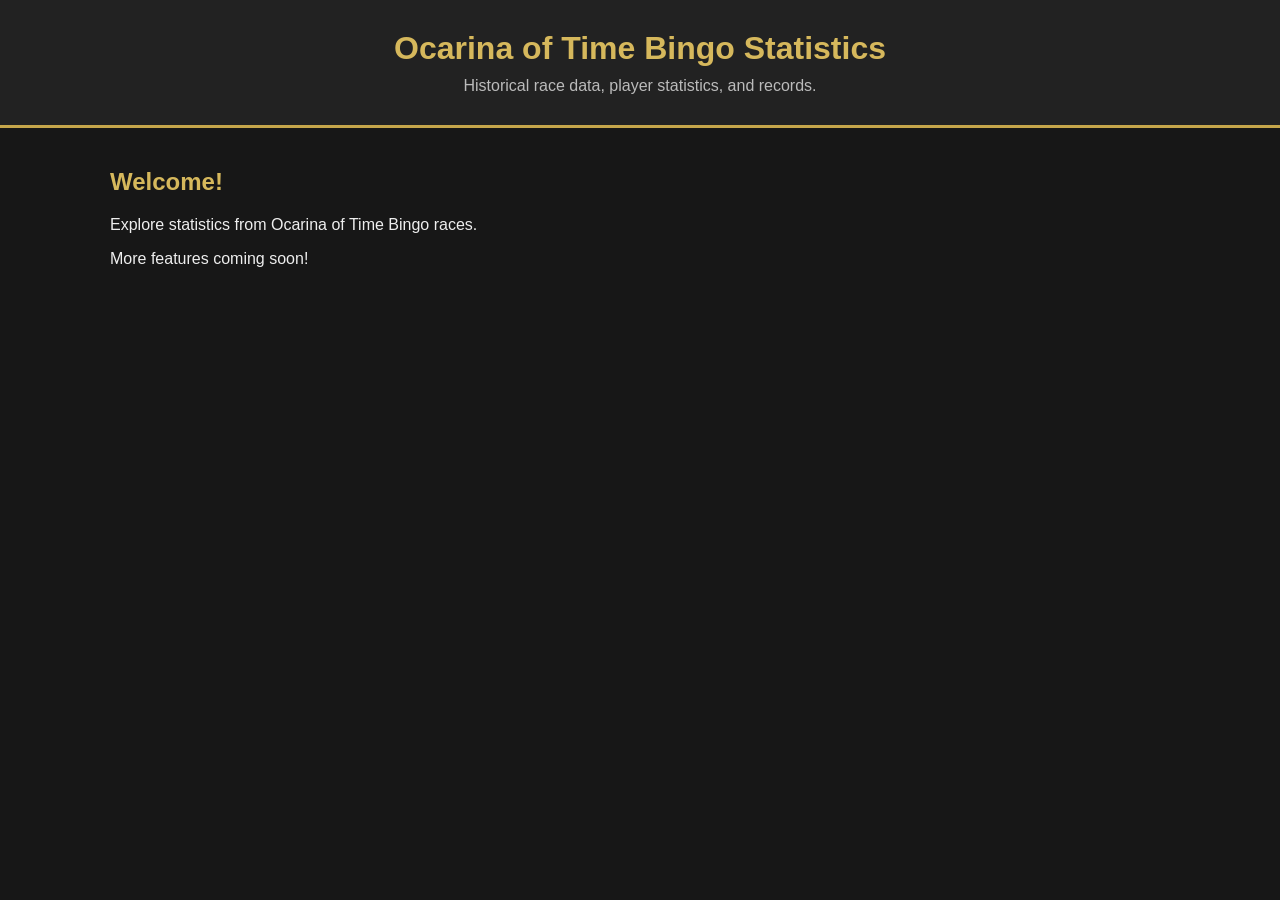
==== index.html @ 37edba0c "Link external stylesheet in index.html Added a link to the external stylesheet 'styles.css'." ====
<!DOCTYPE html>
<html lang="en">
<head>
    <link rel="stylesheet" href="styles.css">
    <meta charset="UTF-8">
    <meta name="viewport" content="width=device-width, initial-scale=1.0">
    <title>OoT Bingo Stats</title>
</head>
<body>

    <header>
        <h1>Ocarina of Time Bingo Statistics</h1>
        <p>Historical race data, player statistics, and records.</p>
    </header>

    <main>
        <h2>Welcome!</h2>
        <p>Explore statistics from Ocarina of Time Bingo races.</p>
        <p>More features coming soon!</p>
    </main>

</body>
</html>
---- styles.css ----
/* General page styling */
* {
    box-sizing: border-box;
}

body {
    margin: 0;
    font-family: Arial, sans-serif;
    background-color: #171717;
    color: #eeeeee;
}

/* Header */
header {
    background-color: #222222;
    border-bottom: 3px solid #c5a64b;
    padding: 30px 20px;
    text-align: center;
}

header h1 {
    color: #d6b85c;
    margin: 0 0 10px;
    font-size: 32px;
}

header p {
    color: #bbbbbb;
    margin: 0;
}

/* Main content */
main {
    max-width: 1100px;
    margin: 40px auto;
    padding: 0 20px;
}

h2 {
    color: #d6b85c;
}
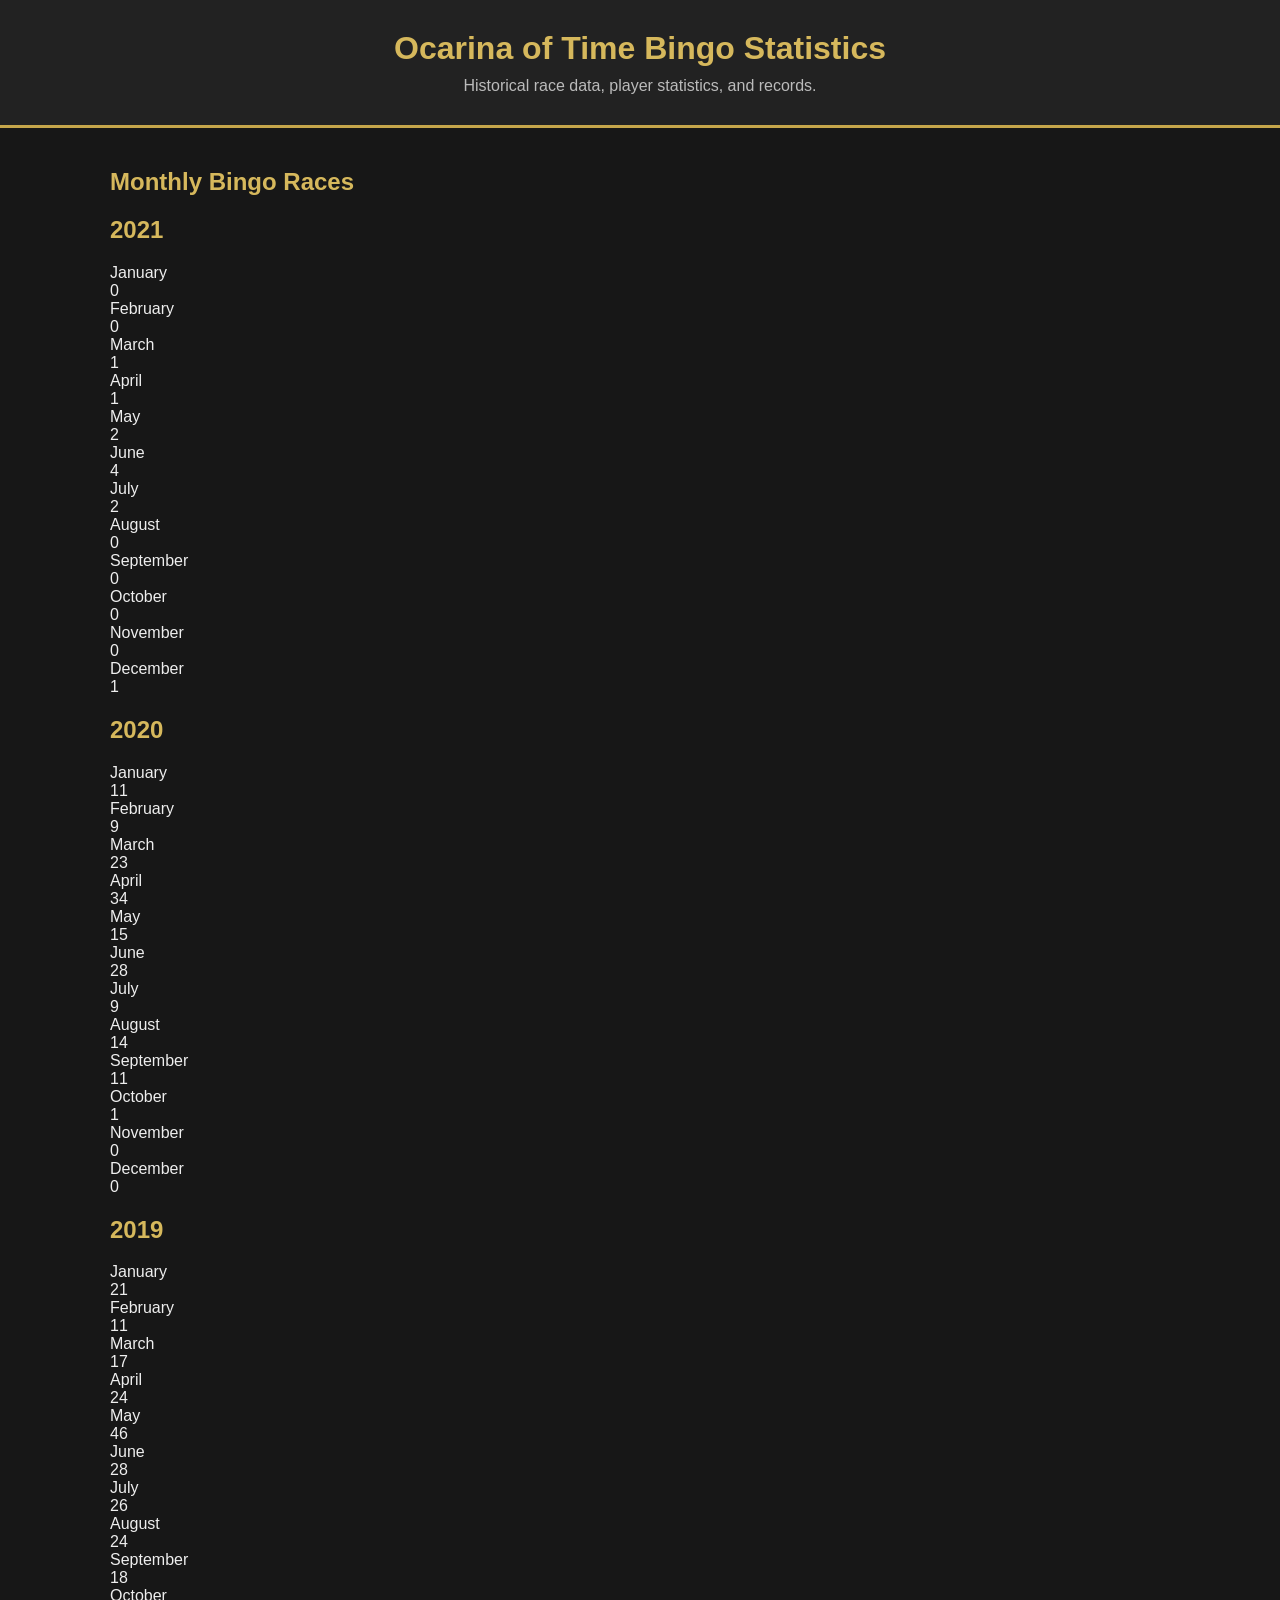
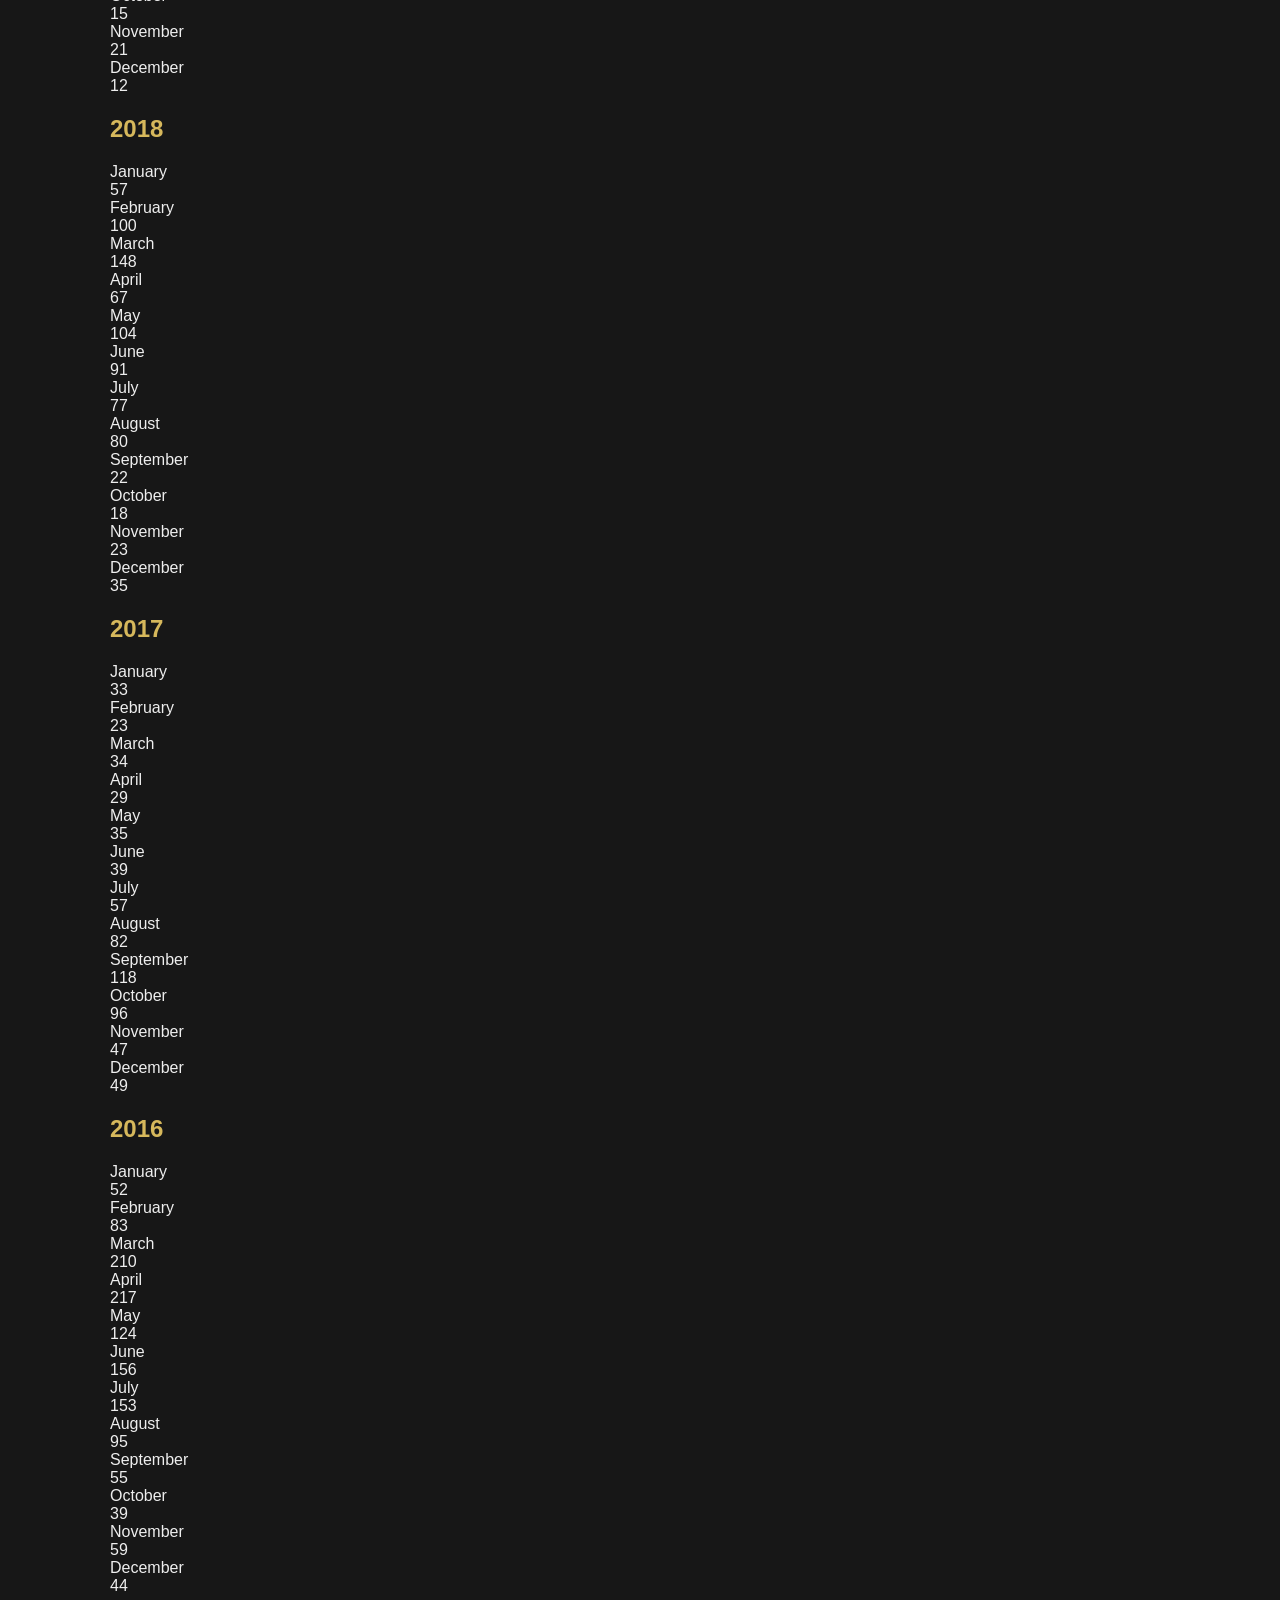
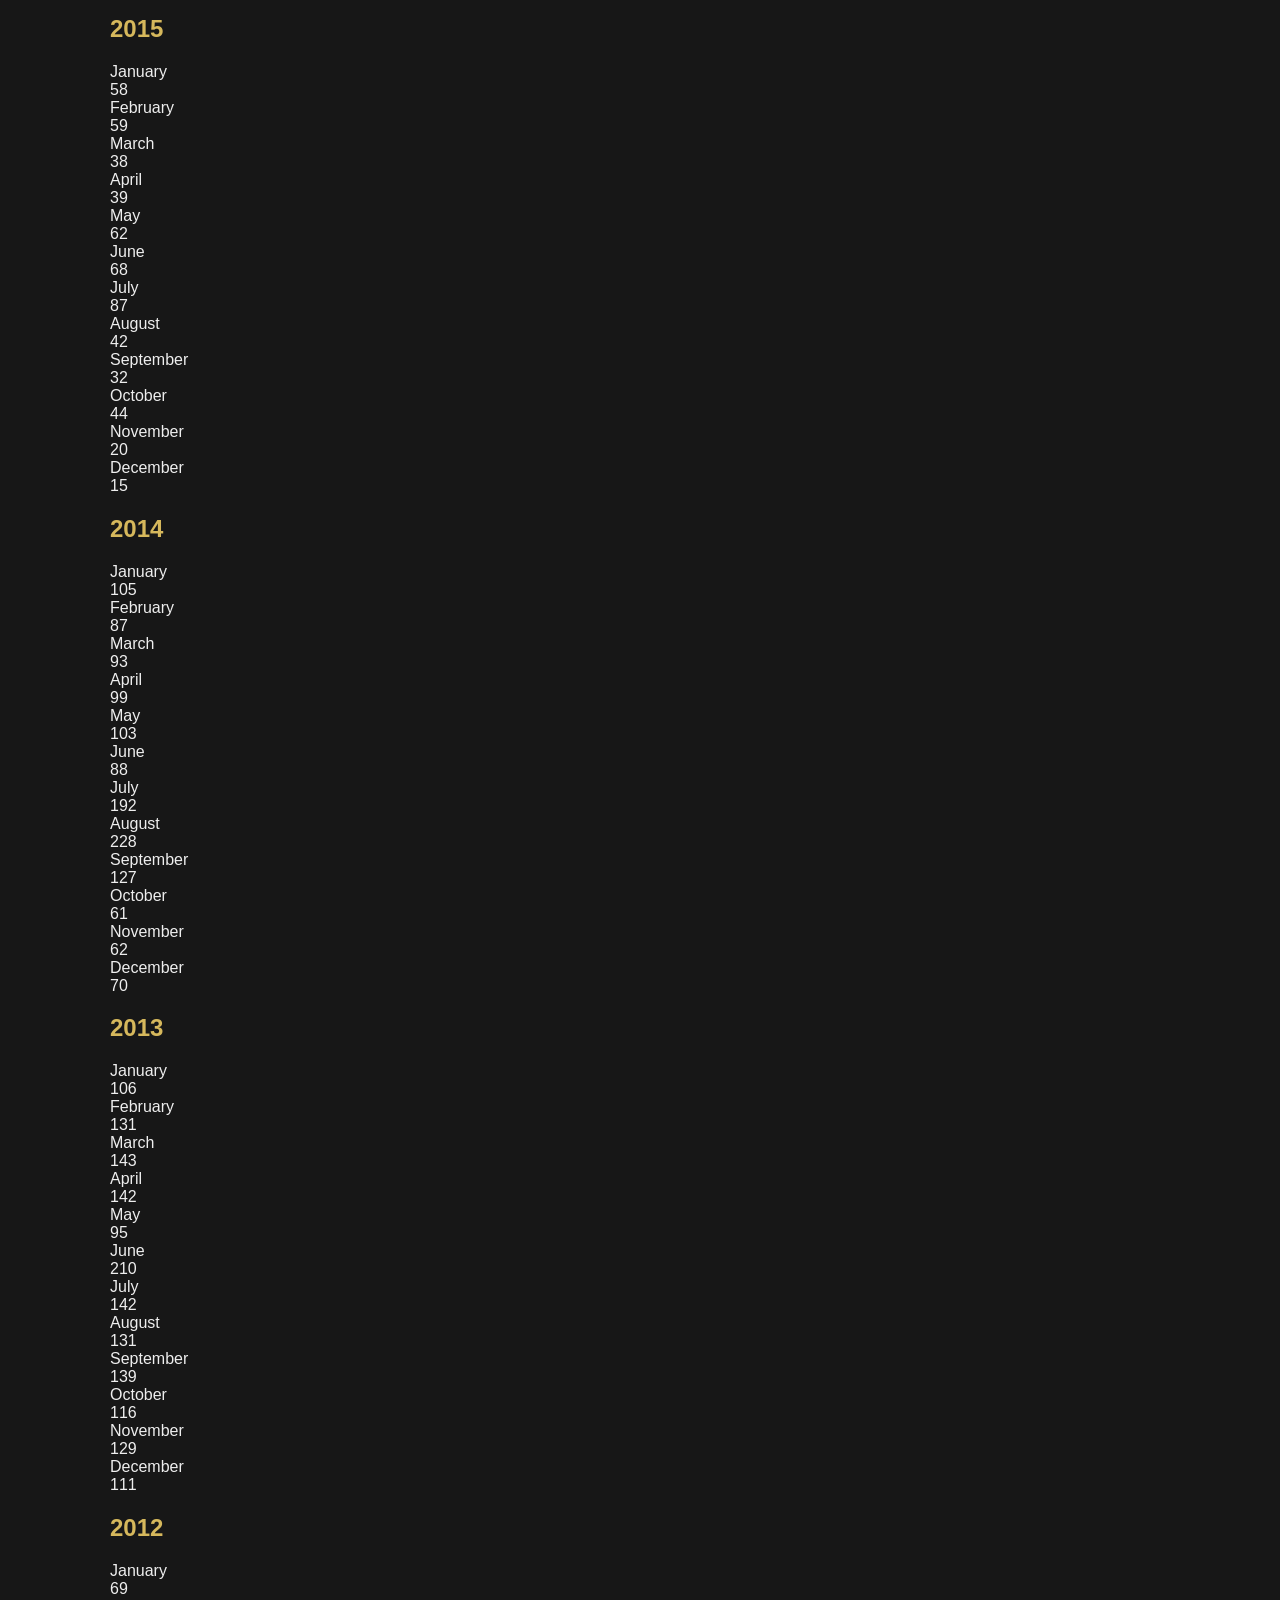
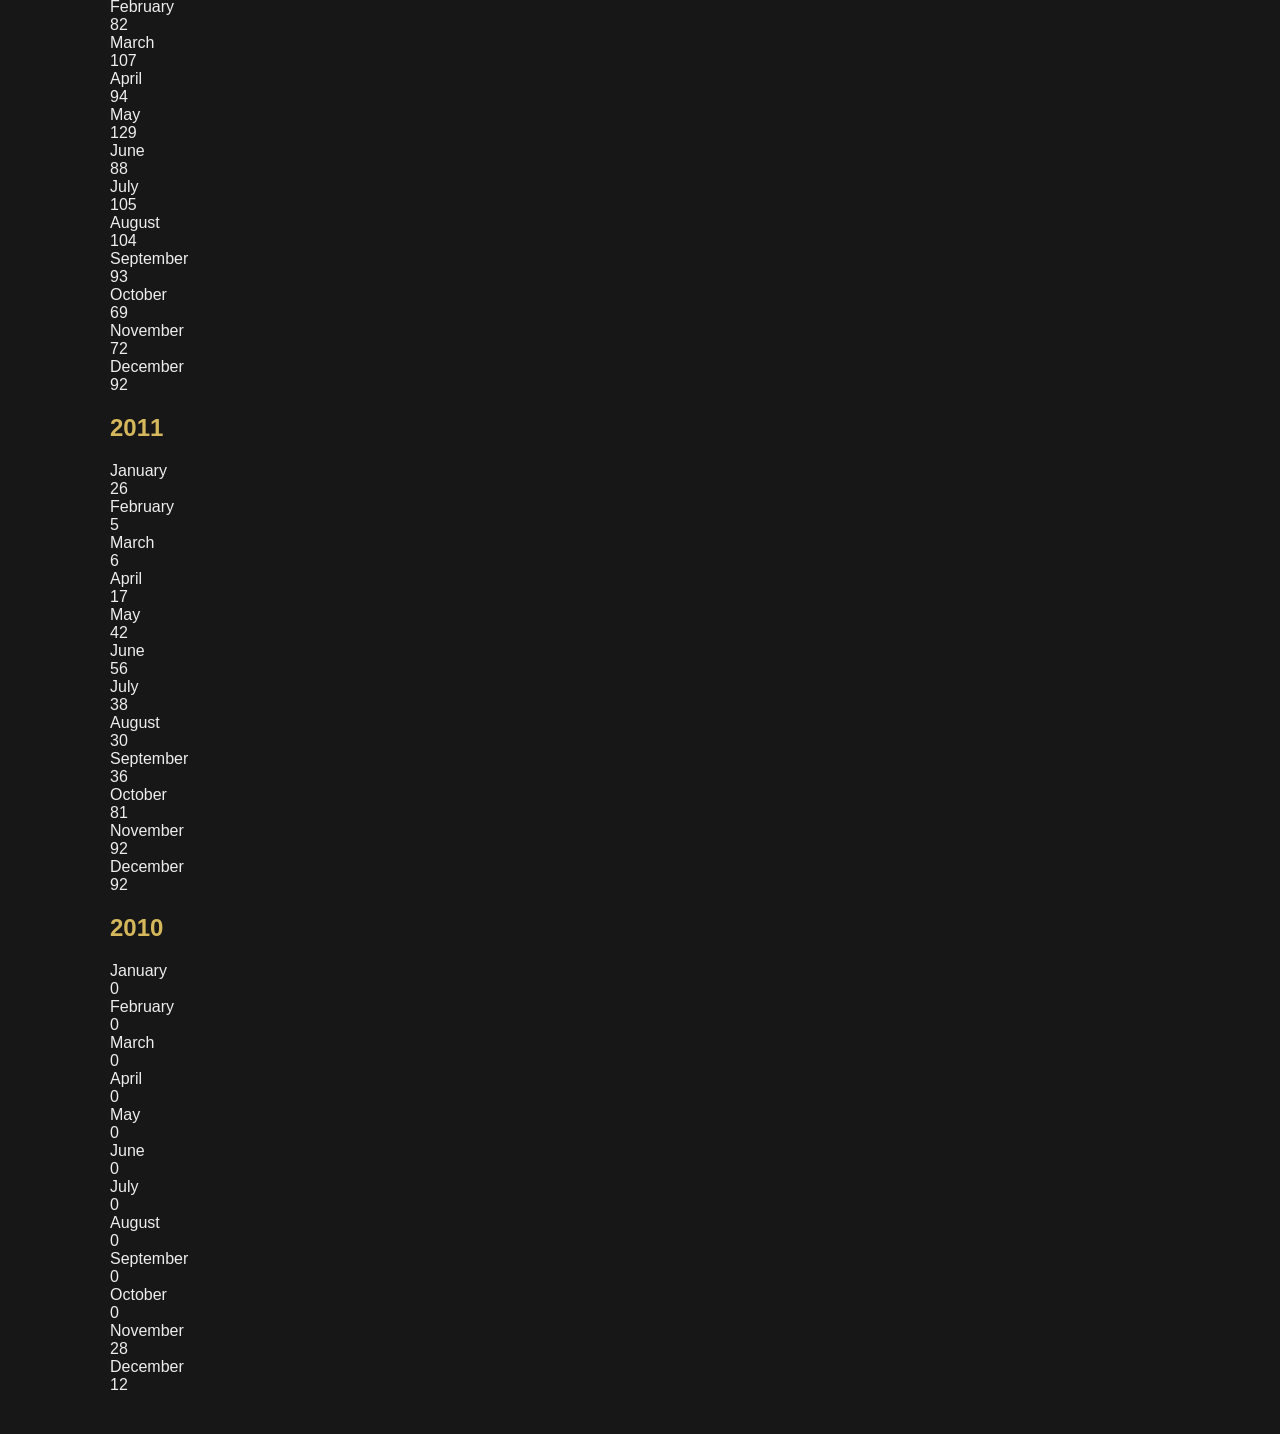
==== commit 94c3c1c2: "Update main section for Monthly Bingo Races" ====
--- a/index.html
+++ b/index.html
@@ -14,11 +14,11 @@
         <p>Historical race data, player statistics, and records.</p>
     </header>
 
-    <main>
-        <h2>Welcome!</h2>
-        <p>Explore statistics from Ocarina of Time Bingo races.</p>
-        <p>More features coming soon!</p>
-    </main>
+<main>
+    <h2>Monthly Bingo Races</h2>
+    <div id="monthly-stats"></div>
+</main>
 
+<script src="app.js"></script>
 </body>
 </html>
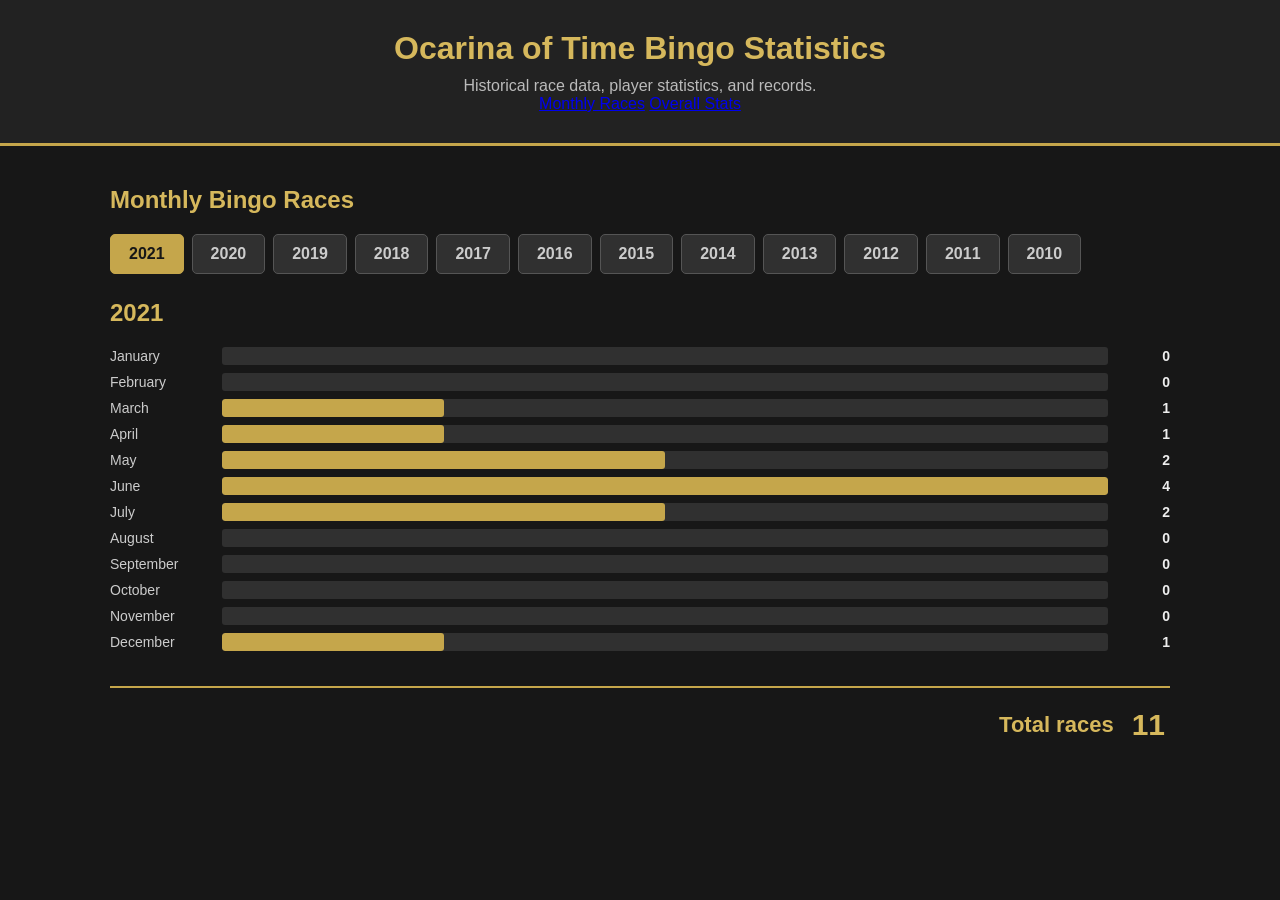
==== commit f37b68f3: "Add navigation to overall stats" ====
--- a/index.html
+++ b/index.html
@@ -12,6 +12,10 @@
     <header>
         <h1>Ocarina of Time Bingo Statistics</h1>
         <p>Historical race data, player statistics, and records.</p>
+        <nav class="site-nav" aria-label="Main navigation">
+            <a href="index.html" class="active" aria-current="page">Monthly Races</a>
+            <a href="overall_stats.html">Overall Stats</a>
+        </nav>
     </header>
 
 <main>
--- a/styles.css
+++ b/styles.css
@@ -40,3 +40,220 @@
 h2 {
     color: #d6b85c;
 }
+
+
+/* Monthly race statistics */
+
+.year-section {
+    margin-bottom: 45px;
+}
+
+.year-section h2 {
+    font-size: 24px;
+    margin-bottom: 18px;
+    border-bottom: 1px solid #444444;
+    padding-bottom: 8px;
+}
+
+.monthly-chart {
+    display: flex;
+    flex-direction: column;
+    gap: 10px;
+}
+
+.month-row {
+    display: grid;
+    grid-template-columns: 110px 1fr 45px;
+    align-items: center;
+    gap: 12px;
+}
+
+.month-name {
+    color: #cccccc;
+    font-size: 14px;
+}
+
+.bar-container {
+    background-color: #303030;
+    height: 22px;
+    border-radius: 4px;
+    overflow: hidden;
+}
+
+.bar {
+    height: 100%;
+    background-color: #c5a64b;
+    border-radius: 4px;
+    transition: width 0.5s ease;
+}
+
+.race-count {
+    text-align: right;
+    font-size: 14px;
+    color: #eeeeee;
+    font-weight: bold;
+}
+
+/* Smaller screens */
+@media (max-width: 600px) {
+    .month-row {
+        grid-template-columns: 85px 1fr 35px;
+        gap: 8px;
+    }
+}
+
+
+
+/* Fix monthly chart layout */
+
+.monthly-chart {
+    display: flex;
+    flex-direction: column;
+    gap: 8px;
+    width: 100%;
+}
+
+.month-row {
+    display: grid !important;
+    grid-template-columns: 100px minmax(0, 1fr) 50px;
+    align-items: center;
+    gap: 12px;
+    width: 100%;
+}
+
+.month-name {
+    display: block;
+    color: #cccccc;
+    font-size: 14px;
+}
+
+.bar-container {
+    display: block;
+    width: 100%;
+    height: 18px;
+    background-color: #303030;
+    border-radius: 3px;
+    overflow: hidden;
+}
+
+.bar {
+    display: block;
+    height: 100%;
+    background-color: #c5a64b;
+    border-radius: 3px;
+}
+
+.race-count {
+    display: block;
+    text-align: right;
+    color: #eeeeee;
+    font-size: 14px;
+    font-weight: bold;
+}
+
+
+/* Year selection buttons */
+
+.year-buttons {
+    display: flex;
+    flex-wrap: wrap;
+    gap: 8px;
+    margin-bottom: 25px;
+}
+
+.year-buttons button {
+    background-color: #303030;
+    color: #cccccc;
+    border: 1px solid #444444;
+    border-radius: 5px;
+    padding: 9px 16px;
+    font-size: 15px;
+    font-weight: bold;
+    cursor: pointer;
+    transition: background-color 0.2s, color 0.2s;
+}
+
+.year-buttons button:hover {
+    background-color: #484848;
+    color: #ffffff;
+}
+
+.year-buttons button.active {
+    background-color: #c5a64b;
+    color: #171717;
+    border-color: #c5a64b;
+}
+
+/* Selected year heading */
+
+#year-chart h2 {
+    margin-bottom: 20px;
+    font-size: 24px;
+}
+
+/* Annual total */
+
+.year-total {
+    display: flex;
+    justify-content: space-between;
+    align-items: center;
+    margin-top: 25px;
+    padding: 15px 5px;
+    border-top: 2px solid #c5a64b;
+    font-size: 17px;
+    color: #eeeeee;
+}
+
+.year-total strong {
+    color: #d6b85c;
+    font-size: 24px;
+}
+
+
+/* Year selection buttons */
+.year-buttons button {
+    appearance: none;
+    -webkit-appearance: none;
+    background: #303030 !important;
+    color: #cccccc !important;
+    border: 1px solid #555555 !important;
+    border-radius: 5px;
+    padding: 10px 18px;
+    font-size: 16px;
+    font-weight: bold;
+    cursor: pointer;
+}
+
+.year-buttons button:hover {
+    background: #484848 !important;
+    color: #ffffff !important;
+}
+
+.year-buttons button.active {
+    background: #c5a64b !important;
+    color: #171717 !important;
+    border-color: #c5a64b !important;
+}
+
+/* Annual total */
+.year-total {
+    display: flex;
+    justify-content: flex-end;
+    align-items: center;
+    gap: 18px;
+    width: 100%;
+    margin-top: 35px;
+    padding: 20px 5px;
+    border-top: 2px solid #c5a64b;
+    color: #d6b85c;
+    font-size: 22px;
+    font-weight: bold;
+    text-align: right;
+}
+
+.year-total strong {
+    color: #d6b85c;
+    font-size: 30px;
+    font-weight: bold;
+}
+
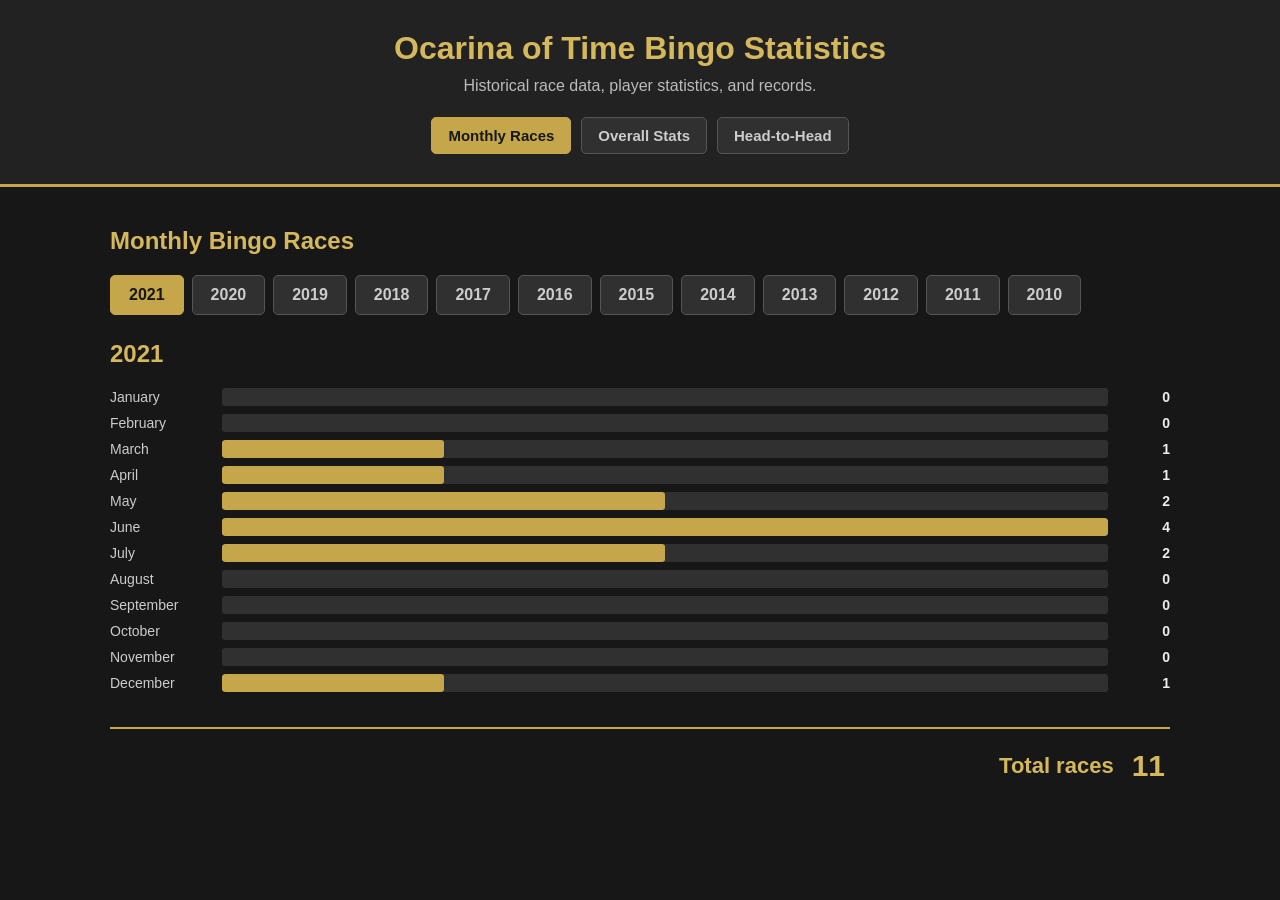
==== commit 74b026d5: "Add head-to-head page to site navigation" ====
--- a/index.html
+++ b/index.html
@@ -1,4 +1,3 @@
-
 <!DOCTYPE html>
 <html lang="en">
 <head>
@@ -15,6 +14,7 @@
         <nav class="site-nav" aria-label="Main navigation">
             <a href="index.html" class="active" aria-current="page">Monthly Races</a>
             <a href="overall_stats.html">Overall Stats</a>
+            <a href="head_to_head.html">Head-to-Head</a>
         </nav>
     </header>
 
--- a/styles.css
+++ b/styles.css
@@ -257,3 +257,106 @@
     font-weight: bold;
 }
 
+
+
+/* Main site navigation */
+.site-nav {
+    display: flex;
+    justify-content: center;
+    flex-wrap: wrap;
+    gap: 10px;
+    margin-top: 22px;
+}
+.site-nav a {
+    color: #cccccc;
+    background: #303030;
+    border: 1px solid #555555;
+    border-radius: 5px;
+    padding: 9px 16px;
+    font-size: 15px;
+    font-weight: bold;
+    text-decoration: none;
+    transition: background-color 0.2s, color 0.2s;
+}
+.site-nav a:hover { background: #484848; color: #ffffff; }
+.site-nav a.active { background: #c5a64b; color: #171717; border-color: #c5a64b; }
+
+/* Overall statistics page */
+.stats-grid {
+    display: grid;
+    grid-template-columns: repeat(auto-fit, minmax(210px, 1fr));
+    gap: 16px;
+    margin-top: 24px;
+}
+.stat-card {
+    min-height: 120px;
+    padding: 20px;
+    background: #222222;
+    border: 1px solid #3b3b3b;
+    border-top: 3px solid #c5a64b;
+    border-radius: 6px;
+}
+.stat-label { color: #bbbbbb; font-size: 14px; margin-bottom: 12px; }
+.stat-value {
+    color: #d6b85c;
+    font-size: 28px;
+    font-weight: bold;
+    font-variant-numeric: tabular-nums;
+}
+.stat-detail { color: #999999; font-size: 12px; margin-top: 7px; }
+.stats-note { color: #aaaaaa; font-size: 13px; line-height: 1.5; margin: 18px 2px 35px; }
+.race-type-section { margin-top: 30px; }
+.race-type-section h3 {
+    color: #d6b85c;
+    font-size: 22px;
+    margin-bottom: 20px;
+    border-bottom: 1px solid #444444;
+    padding-bottom: 9px;
+}
+.race-type-list { display: flex; flex-direction: column; gap: 11px; }
+.race-type-row {
+    display: grid;
+    grid-template-columns: max-content max-content;
+    align-items: center;
+    justify-content: start;
+    column-gap: 24px;
+}
+.race-type-name { color: #cccccc; font-size: 14px; }
+.race-type-bar-container {
+    height: 18px;
+    background: #303030;
+    border-radius: 3px;
+    overflow: hidden;
+}
+.race-type-bar { height: 100%; background: #c5a64b; border-radius: 3px; }
+.race-type-count {
+    color: #eeeeee;
+    font-size: 14px;
+    font-weight: bold;
+    text-align: right;
+    font-variant-numeric: tabular-nums;
+}
+.stats-message { color: #bbbbbb; }
+@media (max-width: 600px) {
+    .race-type-row { grid-template-columns: 85px minmax(0, 1fr) 50px; gap: 8px; }
+    .stat-value { font-size: 24px; }
+}
+
+
+/* Clickable largest-race statistic */
+.stat-card-link {
+    display: block;
+    color: inherit;
+    text-decoration: none;
+    cursor: pointer;
+    transition: border-color 0.2s, background-color 0.2s, transform 0.2s;
+}
+.stat-card-link:hover {
+    background-color: #292929;
+    border-color: #c5a64b;
+    transform: translateY(-2px);
+}
+.stat-card-link:focus-visible {
+    outline: 2px solid #d6b85c;
+    outline-offset: 3px;
+}
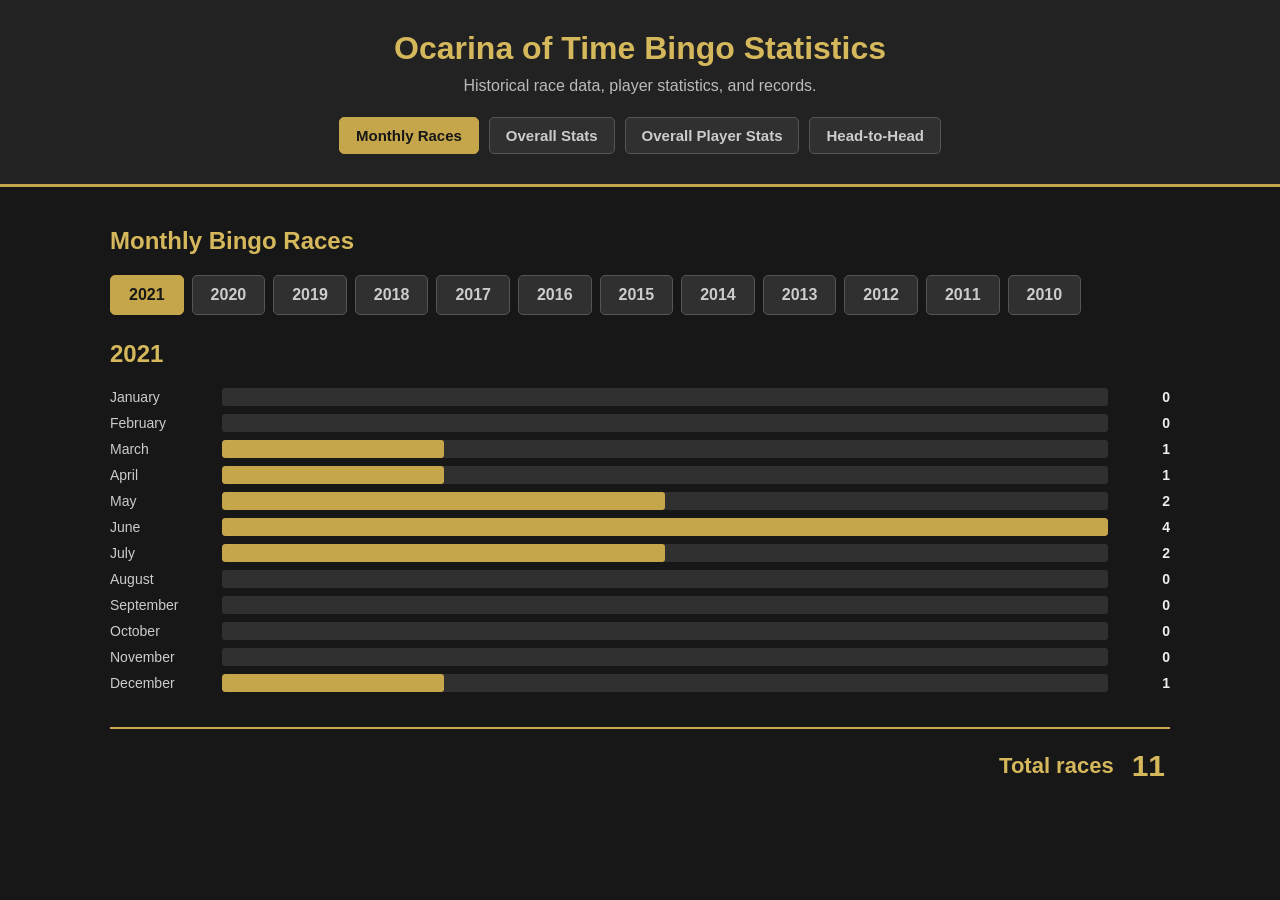
==== commit b4c065d6: "Add Overall Player Stats to site navigation" ====
--- a/index.html
+++ b/index.html
@@ -14,6 +14,7 @@
         <nav class="site-nav" aria-label="Main navigation">
             <a href="index.html" class="active" aria-current="page">Monthly Races</a>
             <a href="overall_stats.html">Overall Stats</a>
+            <a href="overall_player_stats.html">Overall Player Stats</a>
             <a href="head_to_head.html">Head-to-Head</a>
         </nav>
     </header>
--- a/styles.css
+++ b/styles.css
@@ -360,3 +360,423 @@
     outline: 2px solid #d6b85c;
     outline-offset: 3px;
 }
+
+
+/* Head-to-head comparison page */
+.h2h-intro {
+    color: #bbbbbb;
+    margin-top: -8px;
+    line-height: 1.5;
+}
+.h2h-controls {
+    display: grid;
+    grid-template-columns: repeat(2, minmax(220px, 1fr));
+    gap: 18px;
+    align-items: end;
+    margin: 24px 0 18px;
+    padding: 22px;
+    background: #222222;
+    border: 1px solid #3b3b3b;
+    border-radius: 6px;
+}
+.h2h-player-select {
+    display: flex;
+    flex-direction: column;
+    gap: 8px;
+}
+.h2h-player-select label {
+    color: #d6b85c;
+    font-weight: bold;
+}
+.h2h-player-select select {
+    width: 100%;
+    min-height: 42px;
+    padding: 9px 12px;
+    color: #eeeeee;
+    background: #303030;
+    border: 1px solid #555555;
+    border-radius: 5px;
+    font-size: 15px;
+}
+.h2h-checkbox {
+    grid-column: 1 / -1;
+    display: flex;
+    align-items: center;
+    gap: 10px;
+    color: #cccccc;
+    cursor: pointer;
+}
+.h2h-checkbox input {
+    width: 17px;
+    height: 17px;
+    accent-color: #c5a64b;
+}
+#h2h-status {
+    min-height: 22px;
+    margin: 12px 2px 18px;
+}
+.h2h-summary-grid {
+    margin-top: 18px;
+}
+.h2h-stat-card {
+    min-height: 115px;
+}
+.h2h-highlights {
+    display: grid;
+    grid-template-columns: repeat(2, minmax(0, 1fr));
+    gap: 16px;
+    margin: 22px 0 32px;
+}
+.h2h-highlight {
+    padding: 20px;
+    background: #222222;
+    border: 1px solid #3b3b3b;
+    border-top: 3px solid #c5a64b;
+    border-radius: 6px;
+    min-width: 0;
+}
+.h2h-highlight h3,
+.h2h-table-section h3 {
+    color: #d6b85c;
+    margin: 0 0 14px;
+    font-size: 19px;
+}
+.h2h-highlight-result {
+    color: #eeeeee;
+    font-size: 22px;
+    font-weight: bold;
+    margin-bottom: 8px;
+    overflow-wrap: anywhere;
+}
+.h2h-highlight-detail,
+.h2h-muted {
+    color: #aaaaaa;
+    font-size: 13px;
+    line-height: 1.5;
+}
+.h2h-highlight-link {
+    margin-top: 12px;
+}
+.h2h-race-link {
+    color: #d6b85c;
+    text-decoration: underline;
+    text-underline-offset: 2px;
+}
+.h2h-race-link:hover {
+    color: #f0d77d;
+}
+.h2h-table-section {
+    margin-top: 28px;
+}
+.h2h-table-wrap {
+    width: 100%;
+    overflow-x: auto;
+    border: 1px solid #3b3b3b;
+    border-radius: 6px;
+}
+.h2h-table {
+    width: 100%;
+    min-width: 1050px;
+    border-collapse: collapse;
+    background: #222222;
+    font-size: 13px;
+    font-variant-numeric: tabular-nums;
+}
+.h2h-table th,
+.h2h-table td {
+    padding: 11px 12px;
+    text-align: left;
+    border-bottom: 1px solid #3b3b3b;
+    white-space: nowrap;
+}
+.h2h-table th {
+    color: #d6b85c;
+    background: #2b2b2b;
+    font-weight: bold;
+}
+.h2h-table tbody tr:hover {
+    background: #2b2b2b;
+}
+.h2h-table tbody tr:last-child td {
+    border-bottom: 0;
+}
+.h2h-player-one {
+    color: #d6b85c;
+    font-weight: bold;
+}
+.h2h-player-two {
+    color: #eeeeee;
+    font-weight: bold;
+}
+.h2h-tie {
+    color: #bbbbbb;
+    font-weight: bold;
+}
+.h2h-table-note {
+    color: #999999;
+    font-size: 12px;
+    line-height: 1.5;
+    margin-top: 12px;
+}
+.h2h-error {
+    color: #ff9999;
+}
+@media (max-width: 650px) {
+    .h2h-controls {
+        grid-template-columns: 1fr;
+        padding: 16px;
+    }
+    .h2h-checkbox {
+        grid-column: 1;
+    }
+    .h2h-highlights {
+        grid-template-columns: 1fr;
+    }
+}
+
+
+/* Head-to-head player autocomplete */
+.h2h-input-wrap {
+    position: relative;
+    display: flex;
+    align-items: center;
+}
+.h2h-player-select input {
+    width: 100%;
+    min-height: 42px;
+    padding: 9px 42px 9px 12px;
+    color: #eeeeee;
+    background: #303030;
+    border: 1px solid #555555;
+    border-radius: 5px;
+    font-size: 15px;
+}
+.h2h-player-select input:focus {
+    outline: 2px solid #c5a64b;
+    outline-offset: 1px;
+    border-color: #c5a64b;
+}
+.h2h-clear {
+    position: absolute;
+    right: 8px;
+    width: 28px;
+    height: 28px;
+    padding: 0;
+    color: #bbbbbb;
+    background: transparent;
+    border: 0;
+    border-radius: 4px;
+    font-size: 23px;
+    line-height: 1;
+    cursor: pointer;
+}
+.h2h-clear:hover {
+    color: #ffffff;
+    background: #484848;
+}
+.h2h-suggestions {
+    position: absolute;
+    z-index: 20;
+    top: calc(100% + 4px);
+    left: 0;
+    right: 0;
+    max-height: 280px;
+    overflow-y: auto;
+    margin: 0;
+    padding: 4px;
+    list-style: none;
+    background: #252525;
+    border: 1px solid #666666;
+    border-radius: 5px;
+    box-shadow: 0 8px 18px rgba(0, 0, 0, 0.45);
+}
+.h2h-suggestion,
+.h2h-no-suggestions {
+    padding: 9px 10px;
+    border-radius: 3px;
+    color: #eeeeee;
+    font-size: 14px;
+}
+.h2h-suggestion {
+    cursor: pointer;
+}
+.h2h-suggestion:hover,
+.h2h-suggestion.active {
+    color: #171717;
+    background: #c5a64b;
+}
+.h2h-no-suggestions {
+    color: #999999;
+}
+
+
+/* Keep autocomplete menus anchored to their own search fields */
+.h2h-autocomplete {
+    position: relative;
+    min-width: 0;
+}
+.h2h-autocomplete:focus-within {
+    z-index: 30;
+}
+.h2h-suggestions {
+    top: calc(100% + 4px);
+    left: 0;
+    right: 0;
+    width: 100%;
+    max-height: 280px;
+    overflow-y: auto;
+}
+
+
+/* Overall stats breakdown toggle buttons */
+.breakdown-tabs {
+    display: flex;
+    gap: 10px;
+    margin-top: 30px;
+    padding-bottom: 14px;
+    border-bottom: 1px solid #444444;
+}
+
+.breakdown-tabs button {
+    appearance: none;
+    background: #303030;
+    color: #cccccc;
+    border: 1px solid #555555;
+    border-radius: 5px;
+    padding: 9px 16px;
+    font-size: 15px;
+    font-weight: bold;
+    cursor: pointer;
+    transition: background-color 0.2s, color 0.2s;
+}
+
+.breakdown-tabs button:hover {
+    background: #484848;
+    color: #ffffff;
+}
+
+.breakdown-tabs button.active {
+    background: #c5a64b;
+    color: #171717;
+    border-color: #c5a64b;
+}
+
+/* Selected breakdown */
+.breakdown-content {
+    margin-top: 22px;
+}
+
+.breakdown-content .race-type-section {
+    margin-top: 0;
+}
+
+/* Align all counts in a consistent left-justified column */
+.race-type-row {
+    display: grid;
+    grid-template-columns: max-content max-content;
+    justify-content: start;
+    align-items: center;
+    column-gap: 24px;
+}
+
+.race-type-count {
+    text-align: left;
+    font-variant-numeric: tabular-nums;
+}
+
+/* Keep the same alignment on smaller screens */
+@media (max-width: 600px) {
+    .race-type-row {
+        grid-template-columns: max-content max-content;
+        column-gap: 20px;
+    }
+}
+
+
+
+/* Overall player statistics table */
+.player-stats-summary {
+    color: #bbbbbb;
+    margin: 18px 2px;
+}
+.player-stats-table-wrap {
+    margin-top: 18px;
+}
+.player-stats-table {
+    min-width: 1180px;
+}
+.player-stats-table th {
+    white-space: nowrap;
+}
+.player-stats-sort {
+    appearance: none;
+    padding: 0;
+    color: inherit;
+    background: transparent;
+    border: 0;
+    font: inherit;
+    font-weight: bold;
+    text-align: left;
+    cursor: pointer;
+}
+.player-stats-sort:hover {
+    color: #ffffff;
+}
+.player-stats-sort:focus-visible {
+    outline: 2px solid #d6b85c;
+    outline-offset: 4px;
+}
+.player-stats-table td {
+    font-variant-numeric: tabular-nums;
+}
+.player-stats-name {
+    color: #d6b85c;
+    font-weight: bold;
+}
+.player-stats-empty {
+    text-align: center !important;
+    color: #aaaaaa;
+    padding: 28px !important;
+}
+.player-stats-pagination {
+    display: flex;
+    align-items: center;
+    justify-content: space-between;
+    gap: 14px;
+    margin-top: 18px;
+}
+.player-stats-page-button {
+    appearance: none;
+    padding: 9px 16px;
+    color: #cccccc;
+    background: #303030;
+    border: 1px solid #555555;
+    border-radius: 5px;
+    font-size: 14px;
+    font-weight: bold;
+    cursor: pointer;
+}
+.player-stats-page-button:hover:not(:disabled) {
+    color: #ffffff;
+    background: #484848;
+}
+.player-stats-page-button:disabled {
+    opacity: 0.4;
+    cursor: not-allowed;
+}
+.player-stats-page-label {
+    color: #bbbbbb;
+    font-size: 13px;
+    text-align: center;
+    font-variant-numeric: tabular-nums;
+}
+@media (max-width: 600px) {
+    .player-stats-pagination {
+        flex-wrap: wrap;
+        justify-content: center;
+    }
+    .player-stats-page-label {
+        order: -1;
+        width: 100%;
+    }
+}
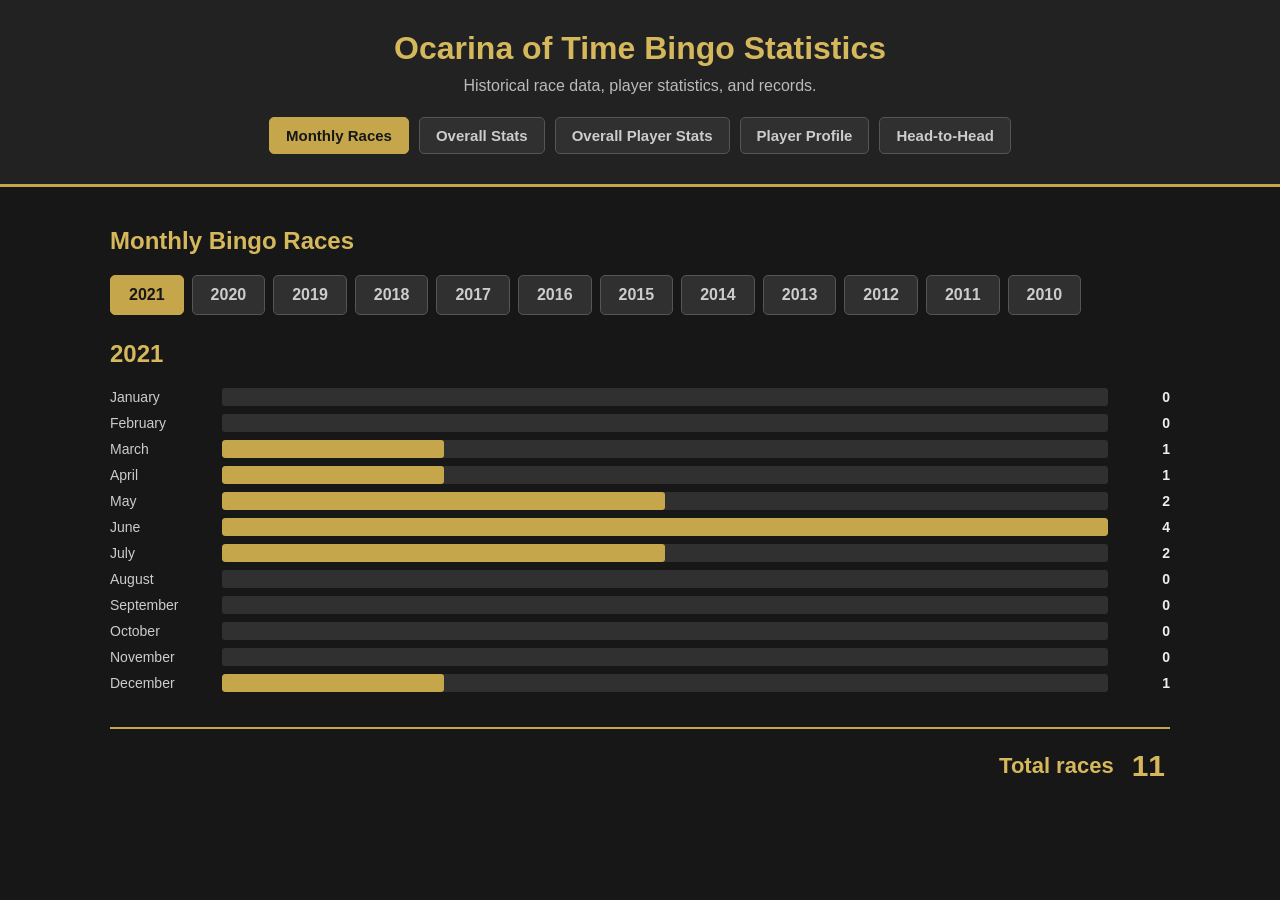
==== commit 4342234e: "Add Player Profile to site navigation" ====
--- a/index.html
+++ b/index.html
@@ -15,6 +15,7 @@
             <a href="index.html" class="active" aria-current="page">Monthly Races</a>
             <a href="overall_stats.html">Overall Stats</a>
             <a href="overall_player_stats.html">Overall Player Stats</a>
+            <a href="player_profile.html">Player Profile</a>
             <a href="head_to_head.html">Head-to-Head</a>
         </nav>
     </header>
--- a/styles.css
+++ b/styles.css
@@ -700,13 +700,36 @@
     margin: 18px 2px;
 }
 .player-stats-table-wrap {
-    margin-top: 18px;
+    margin-top: 12px;
+    overflow-x: auto;
+    position: relative;
 }
 .player-stats-table {
-    min-width: 1180px;
-}
+    width: max-content;
+    min-width: 100%;
+    table-layout: auto;
+    font-size: 12px;
+}
+.player-stats-table th,
+.player-stats-table td {
+    padding: 9px 8px;
+}
+.player-stats-table th[data-column-key="player"] { width: 160px; }
+.player-stats-table th[data-column-key="bingosEntered"] { width: 85px; }
+.player-stats-table th[data-column-key="completions"] { width: 90px; }
+.player-stats-table th[data-column-key="forfeits"] { width: 65px; }
+.player-stats-table th[data-column-key="completionPercent"] { width: 95px; }
+.player-stats-table th[data-column-key="wins"] { width: 65px; }
+.player-stats-table th[data-column-key="winPercent"] { width: 75px; }
+.player-stats-table th[data-column-key="top3Finishes"] { width: 85px; }
+.player-stats-table th[data-column-key="totalTimeSeconds"] { width: 130px; }
+.player-stats-table th[data-column-key$="TimeSeconds"] { min-width: 115px; }
+.player-stats-table th[data-column-key="blanks"],
+.player-stats-table th[data-column-key="blanksV7Plus"],
+.player-stats-table th[data-column-key="snipes"],
+.player-stats-table th[data-column-key="sniped"] { width: 75px; }
 .player-stats-table th {
-    white-space: nowrap;
+    white-space: normal;
 }
 .player-stats-sort {
     appearance: none;
@@ -717,6 +740,8 @@
     font: inherit;
     font-weight: bold;
     text-align: left;
+    white-space: pre-line;
+    line-height: 1.2;
     cursor: pointer;
 }
 .player-stats-sort:hover {
@@ -728,6 +753,22 @@
 }
 .player-stats-table td {
     font-variant-numeric: tabular-nums;
+}
+.player-stats-table th:first-child,
+.player-stats-table td:first-child {
+    position: sticky;
+    left: 0;
+}
+.player-stats-table th:first-child {
+    z-index: 3;
+    background: #2b2b2b;
+}
+.player-stats-table td:first-child {
+    z-index: 1;
+    background: #222222;
+}
+.player-stats-table tbody tr:hover td:first-child {
+    background: #2b2b2b;
 }
 .player-stats-name {
     color: #d6b85c;
@@ -743,16 +784,16 @@
     align-items: center;
     justify-content: space-between;
     gap: 14px;
-    margin-top: 18px;
+    margin: 12px 0;
 }
 .player-stats-page-button {
     appearance: none;
-    padding: 9px 16px;
+    padding: 8px 14px;
     color: #cccccc;
     background: #303030;
     border: 1px solid #555555;
     border-radius: 5px;
-    font-size: 14px;
+    font-size: 13px;
     font-weight: bold;
     cursor: pointer;
 }
@@ -766,7 +807,7 @@
 }
 .player-stats-page-label {
     color: #bbbbbb;
-    font-size: 13px;
+    font-size: 12px;
     text-align: center;
     font-variant-numeric: tabular-nums;
 }
@@ -780,3 +821,122 @@
         width: 100%;
     }
 }
+
+
+/* Synchronized horizontal scrollbar above the overall player stats table */
+.player-stats-top-scrollbar {
+    width: 100%;
+    height: 16px;
+    overflow-x: auto;
+    overflow-y: hidden;
+    margin-top: 2px;
+    background: #222222;
+    border: 1px solid #3b3b3b;
+    border-bottom: 0;
+    border-radius: 6px 6px 0 0;
+}
+.player-stats-top-scrollbar-inner {
+    height: 1px;
+}
+.player-stats-top-scrollbar + .player-stats-table-wrap {
+    margin-top: 0;
+    border-top-left-radius: 0;
+    border-top-right-radius: 0;
+}
+
+
+/* Overall player statistics filters and column selector */
+.player-stats-controls {
+    display: grid;
+    grid-template-columns: minmax(180px, 220px) minmax(0, 1fr);
+    gap: 18px;
+    margin: 22px 0 18px;
+    padding: 20px;
+    background: #222222;
+    border: 1px solid #3b3b3b;
+    border-radius: 6px;
+}
+.player-stats-control-group {
+    display: flex;
+    flex-direction: column;
+    gap: 9px;
+    min-width: 0;
+}
+.player-stats-control-group > label,
+.player-stats-control-label {
+    color: #d6b85c;
+    font-weight: bold;
+}
+.player-stats-select {
+    width: 100%;
+    min-height: 40px;
+    padding: 8px 10px;
+    color: #eeeeee;
+    background: #303030;
+    border: 1px solid #555555;
+    border-radius: 5px;
+    font-size: 14px;
+}
+.player-stats-version-options {
+    display: flex;
+    flex-direction: column;
+    gap: 10px;
+}
+.player-stats-version-list,
+.player-stats-column-options {
+    display: flex;
+    flex-wrap: wrap;
+    gap: 9px 15px;
+}
+.player-stats-version-list {
+    max-height: 150px;
+    overflow-y: auto;
+    padding: 10px;
+    background: #1b1b1b;
+    border: 1px solid #3b3b3b;
+    border-radius: 5px;
+}
+.player-stats-checkbox {
+    display: inline-flex;
+    align-items: center;
+    gap: 6px;
+    color: #cccccc;
+    font-size: 13px;
+    white-space: nowrap;
+    cursor: pointer;
+}
+.player-stats-checkbox input {
+    width: 15px;
+    height: 15px;
+    margin: 0;
+    accent-color: #c5a64b;
+}
+.player-stats-all-versions {
+    font-weight: bold;
+}
+.player-stats-column-details {
+    grid-column: 1 / -1;
+    border-top: 1px solid #444444;
+    padding-top: 14px;
+}
+.player-stats-column-details summary {
+    color: #d6b85c;
+    font-weight: bold;
+    cursor: pointer;
+}
+.player-stats-column-options {
+    margin-top: 12px;
+}
+.player-stats-muted {
+    color: #999999;
+    font-size: 13px;
+}
+@media (max-width: 650px) {
+    .player-stats-controls {
+        grid-template-columns: 1fr;
+        padding: 16px;
+    }
+    .player-stats-column-details {
+        grid-column: 1;
+    }
+}
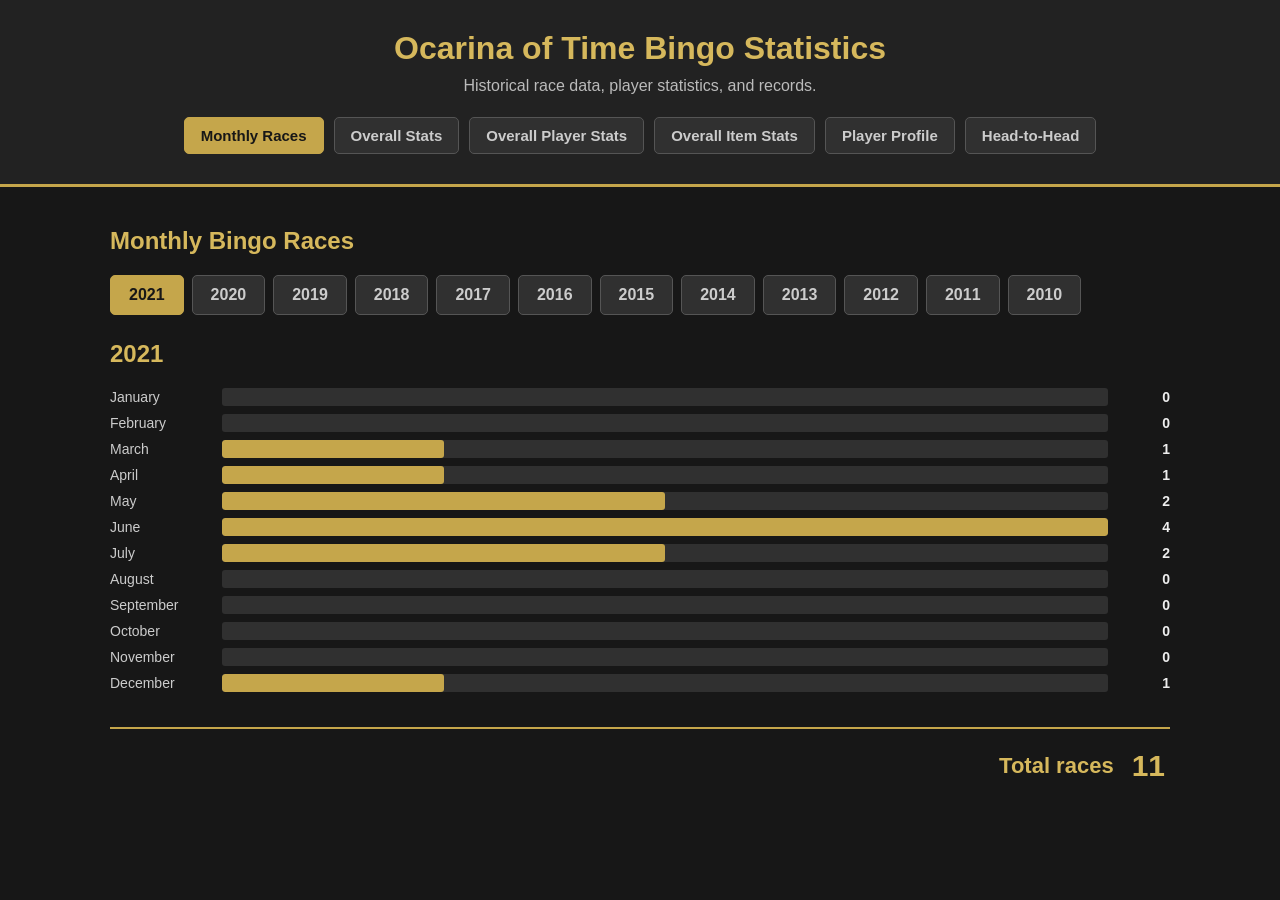
==== commit 56e4f1b4: "Add Overall Item Stats to site navigation" ====
--- a/index.html
+++ b/index.html
@@ -15,6 +15,7 @@
             <a href="index.html" class="active" aria-current="page">Monthly Races</a>
             <a href="overall_stats.html">Overall Stats</a>
             <a href="overall_player_stats.html">Overall Player Stats</a>
+            <a href="overall_itemstats.html">Overall Item Stats</a>
             <a href="player_profile.html">Player Profile</a>
             <a href="head_to_head.html">Head-to-Head</a>
         </nav>
